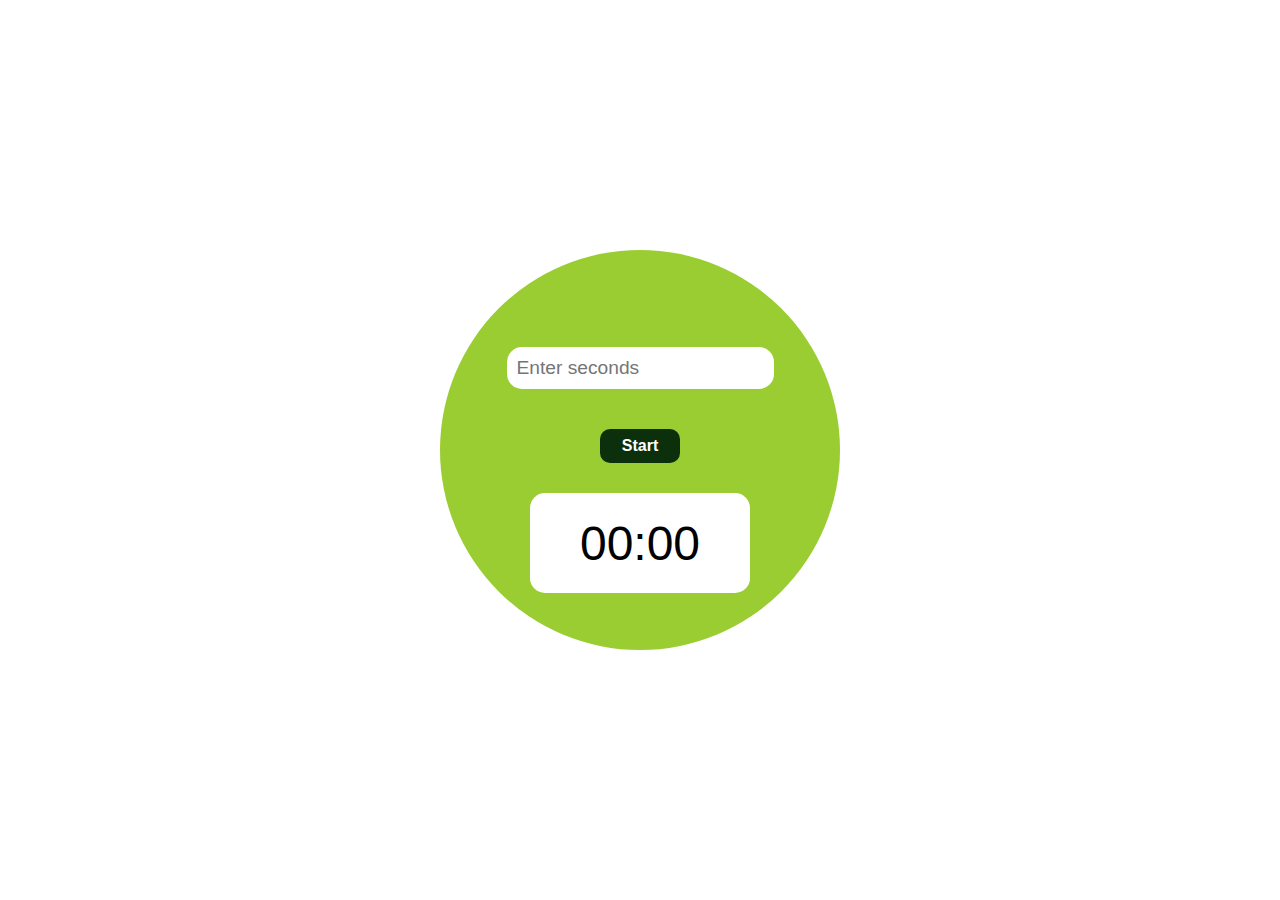
==== 02. Timer/index.html @ 7cb131f1 "JavaScript Projects" ====
<!DOCTYPE html>
<html lang="en">
<head>
    <meta charset="UTF-8">
    <meta name="viewport" content="width=device-width, initial-scale=1.0">
    <link rel="stylesheet" href="style.css">
    <title>Timer</title>
</head>
<body>
    <div class="timer">
        <input type="number" id="timeInput" placeholder="Enter seconds">
        <button id="startBtn">Start</button>
        <span id="countDown">00:00</span>
    </div>
</body>
<script src="script.js"></script>
</html>
---- 02. Timer/style.css ----
*{
    margin: 0;
    padding: 0;
    box-sizing: border-box;
    font-family: 'Lucida Sans', 'Lucida Sans Regular', 'Lucida Grande', 'Lucida Sans Unicode', Geneva, Verdana, sans-serif;
}
body{
    height: 100vh;
    display: flex;
    justify-content: center;
    align-items: center;
}
.timer{
    width: 400px;
    height: 400px;
    background-color: yellowgreen;
    box-shadow: 2px 2px 2px -7px;
    border-radius: 50%;
}
.timer{
    display: flex;
    flex-direction: column;
    justify-content: center;
    align-items: center;
    & #timeInput{
        margin: 40px 0;
        font-size: 1.2em;
        padding: 10px;
        border: none;
        border-radius: 15px;
    }
    & #startBtn{
        width: 80px;
        padding: 8px;
        font-size: 1em;
        font-weight: 600;
        color: white;
        background-color: rgb(12, 48, 12);
        border: none;
        border-radius: 10px;
        cursor: pointer;
    }
    & #countDown{
        margin-top: 30px;
        width: 220px;
        height: 100px;
        background-color: white;
        border-radius: 15px;
        display: flex;
        justify-content: center;
        align-items: center;
        font-size: 3em;
    }
}
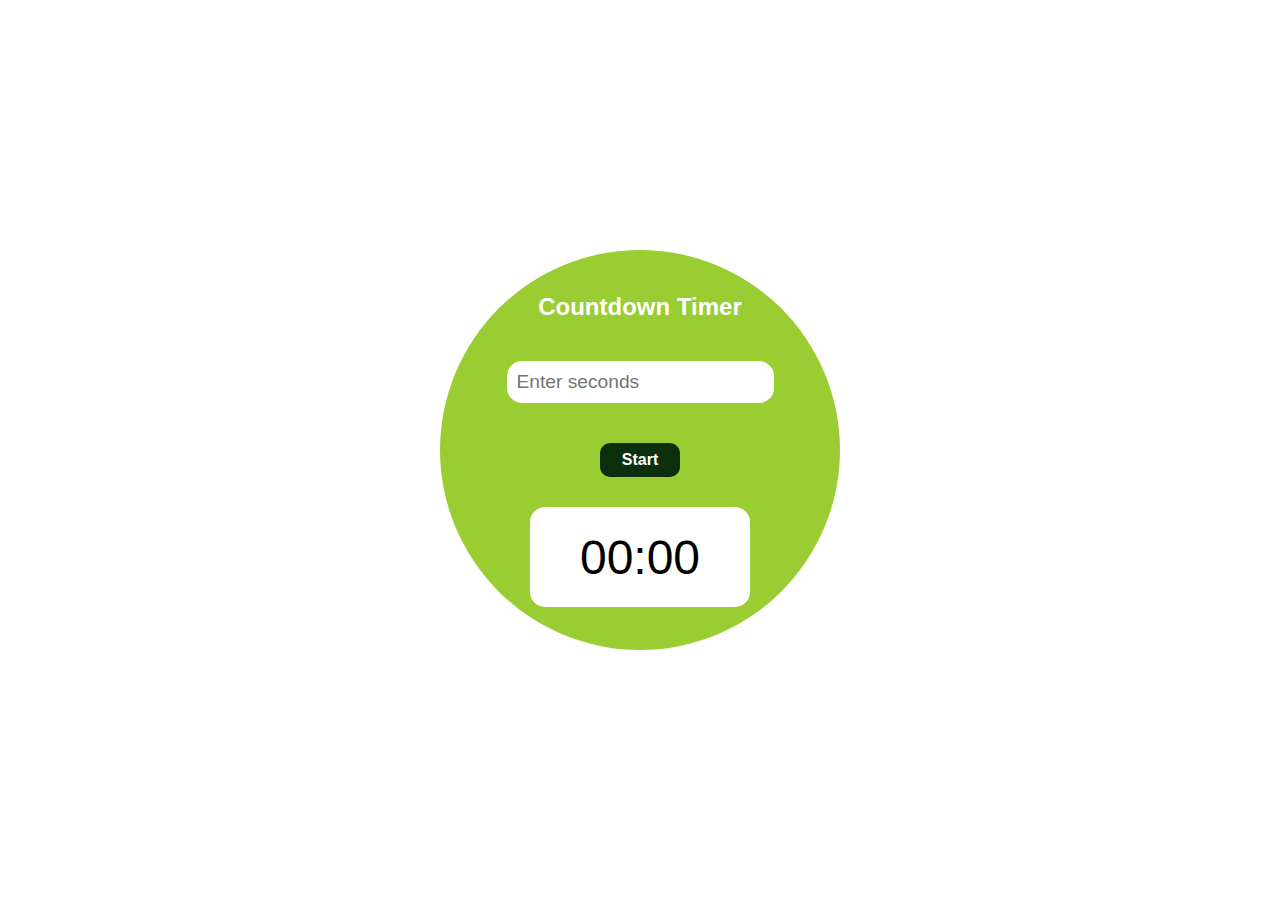
==== commit 4d18a9b5: "JavaScript Project" ====
--- a/02. Timer/index.html
+++ b/02. Timer/index.html
@@ -8,6 +8,7 @@
 </head>
 <body>
     <div class="timer">
+        <h2 style="color: white;">Countdown Timer</h2>
         <input type="number" id="timeInput" placeholder="Enter seconds">
         <button id="startBtn">Start</button>
         <span id="countDown">00:00</span>
